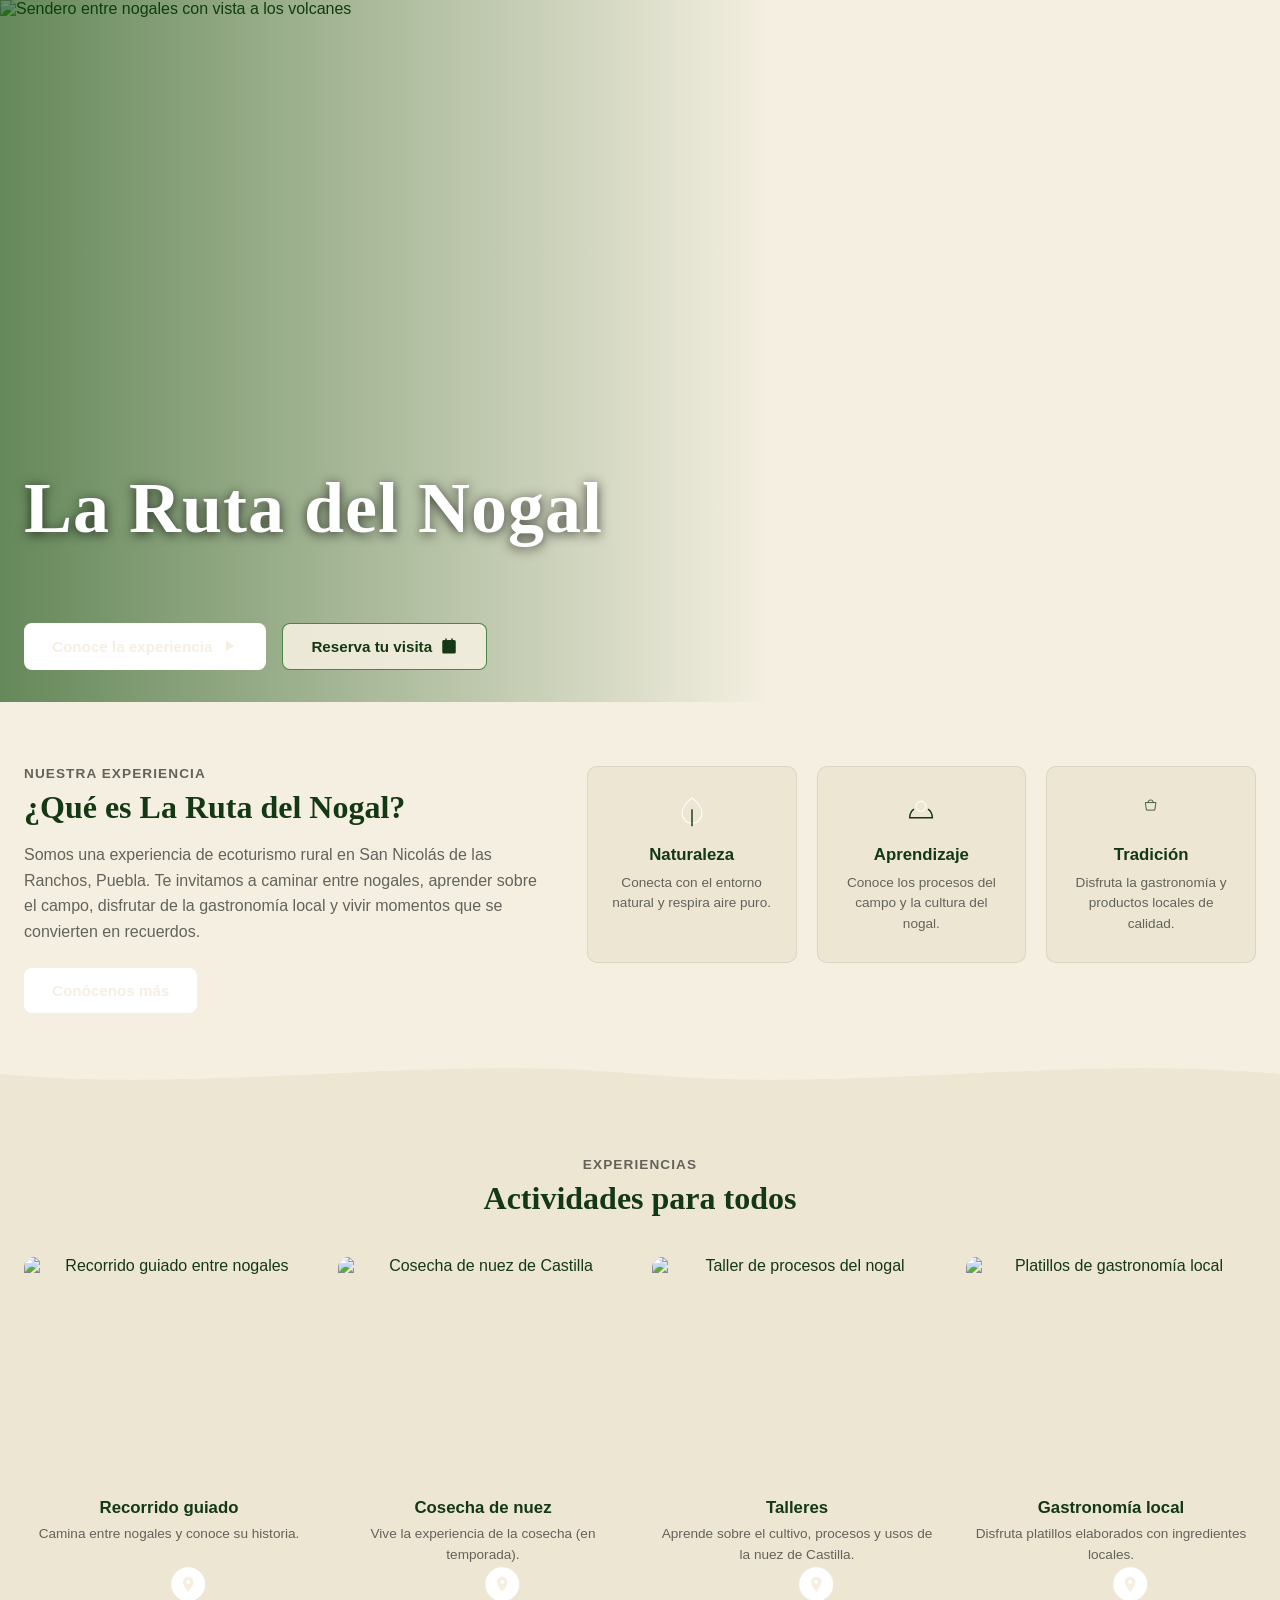
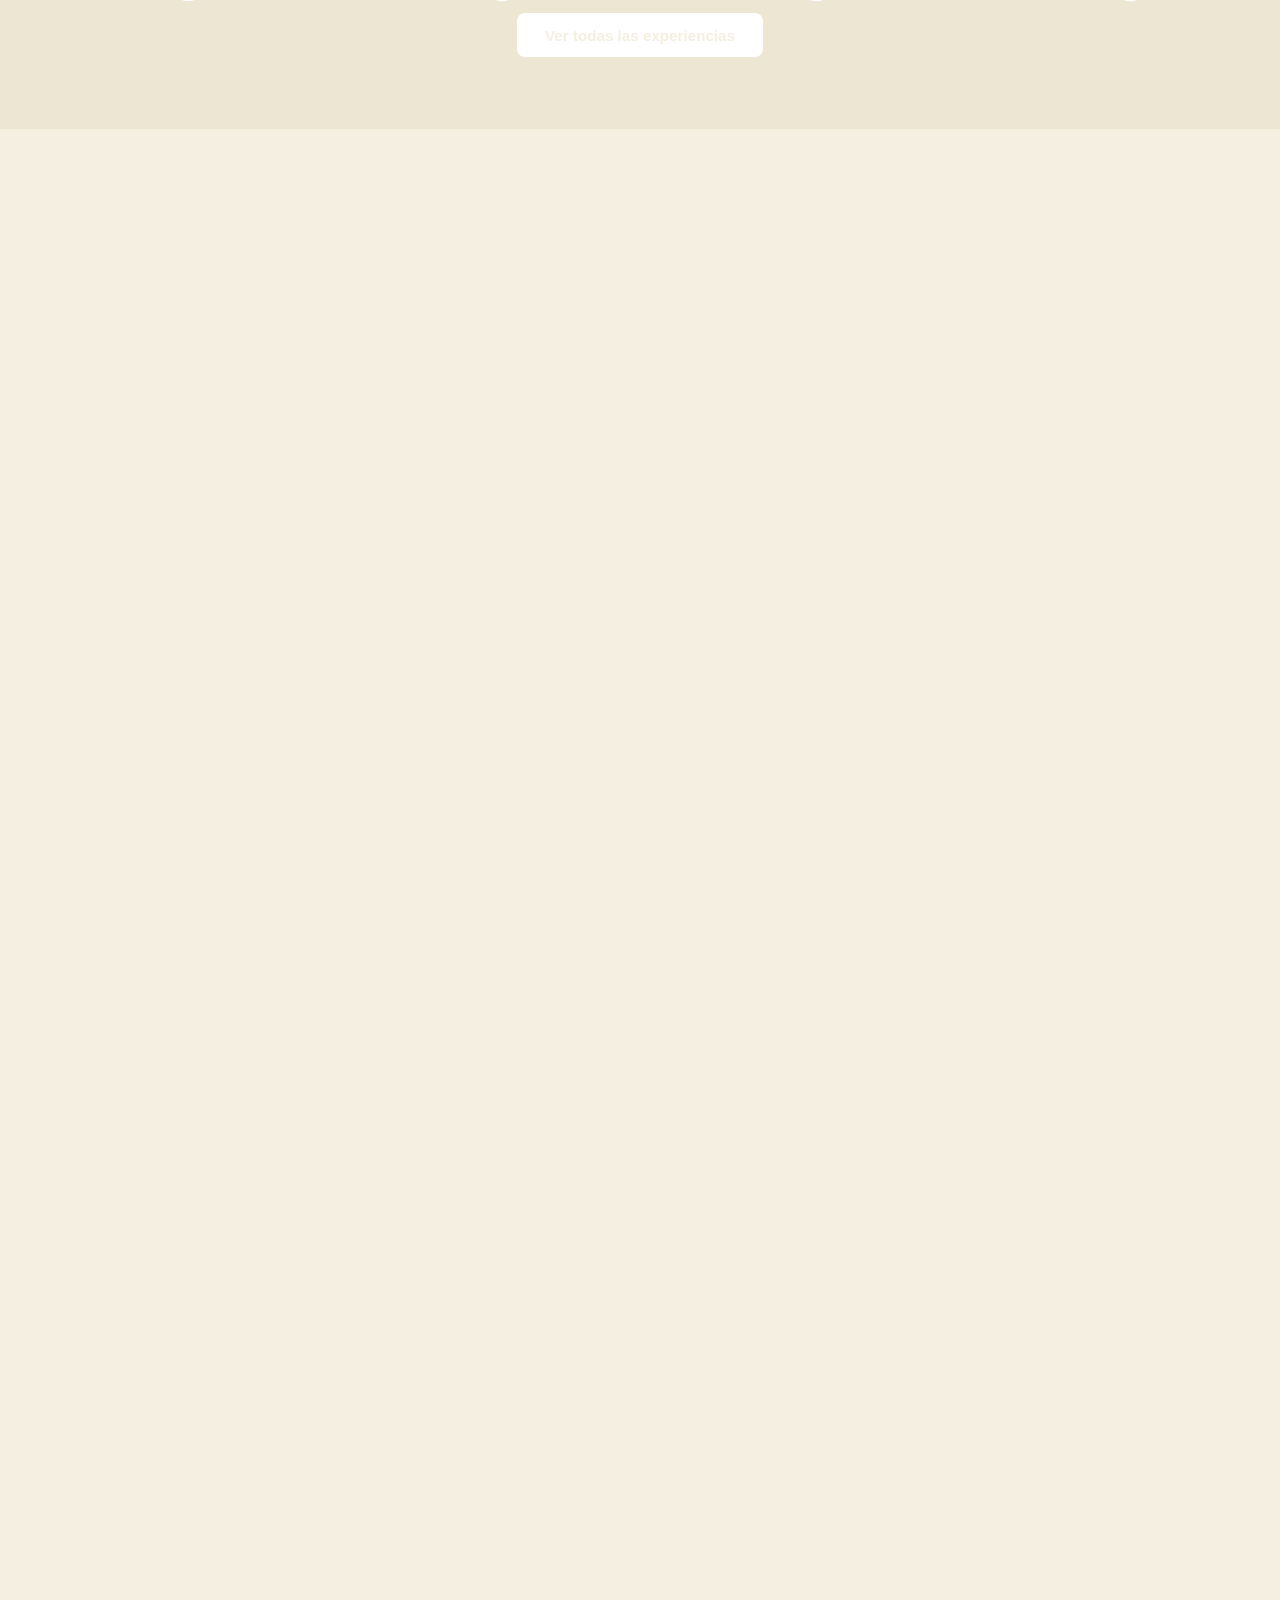
==== Index.html @ d56f39cf "Rename INDEX.html to Index.html" ====
<!DOCTYPE html>
<html lang="es">
<head>
  <meta charset="UTF-8">
  <meta name="viewport" content="width=device-width, initial-scale=1.0">
  <meta http-equiv="refresh" content="0; url=body.html">
  <title></title>
</head>
<body>
  <p>Abriendo la página principal...</p>
  <a href="body.html">Continuar</a>
</body>
</html>
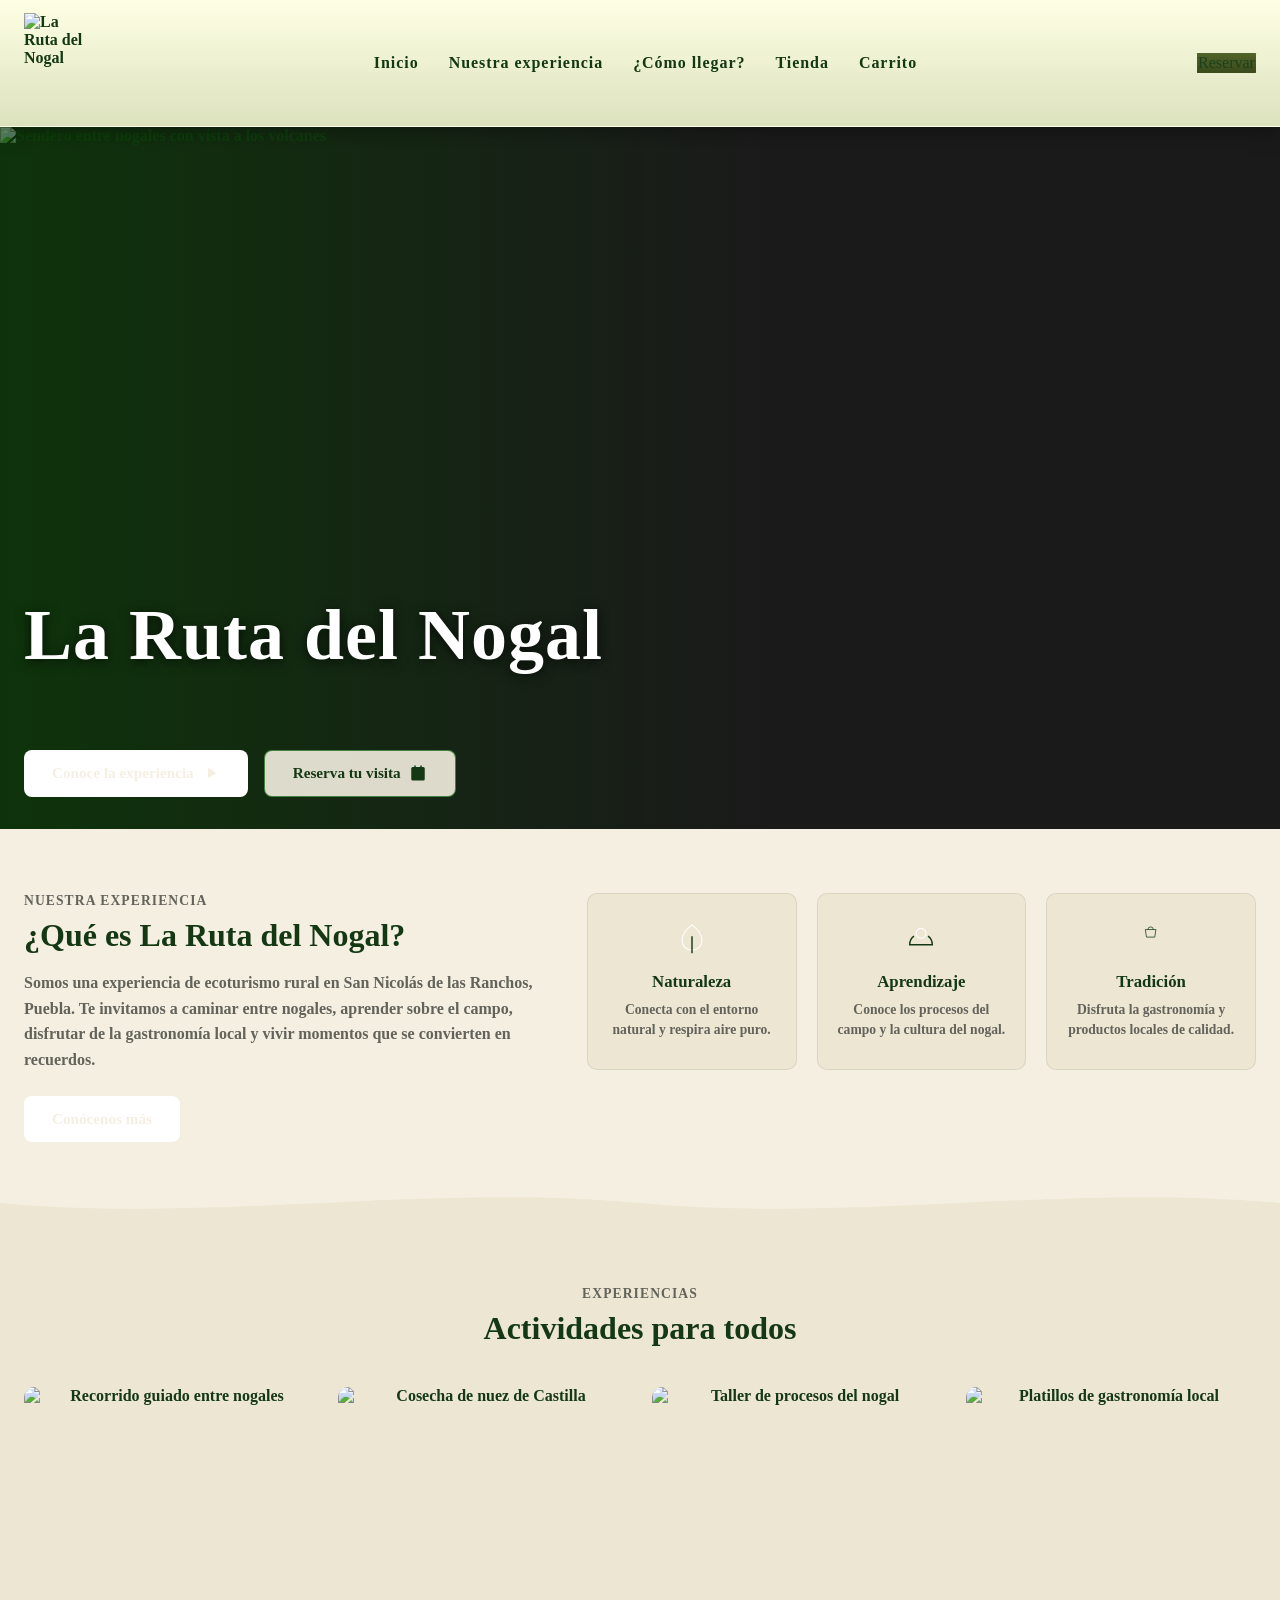
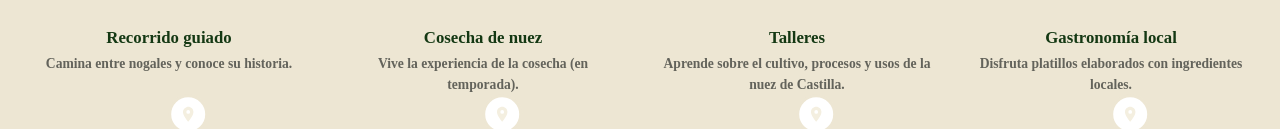
==== commit ac083ca1: "Merge branch 'main' of https://github.com/evrhclara/LaRutaDelNogal" ====
--- a/Index.html
+++ b/Index.html
@@ -4,8 +4,8 @@
   <meta charset="UTF-8">
   <meta name="viewport" content="width=device-width, initial-scale=1.0">
   <meta http-equiv="refresh" content="0; url=body.html">
-  <title></title>
-</head>
+  <title></title> 
+</head> 
 <body>
   <p>Abriendo la página principal...</p>
   <a href="body.html">Continuar</a>
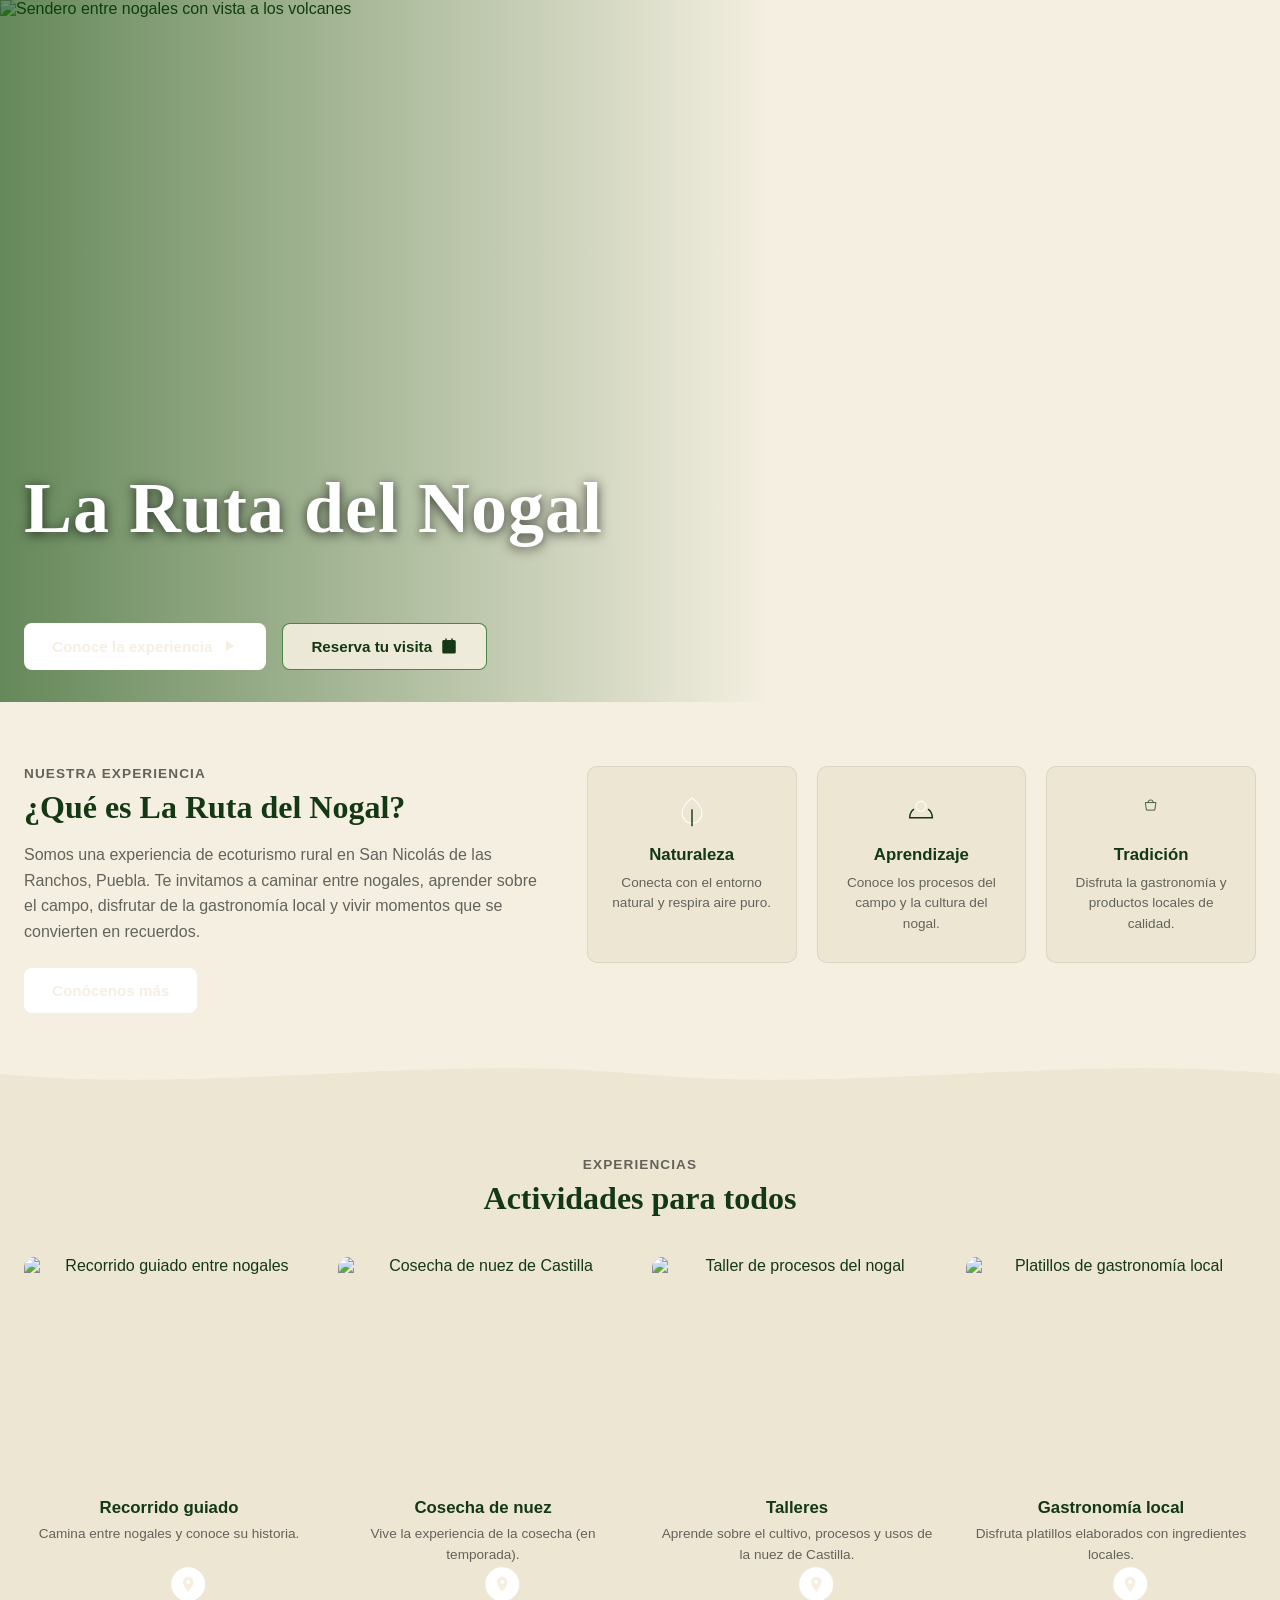
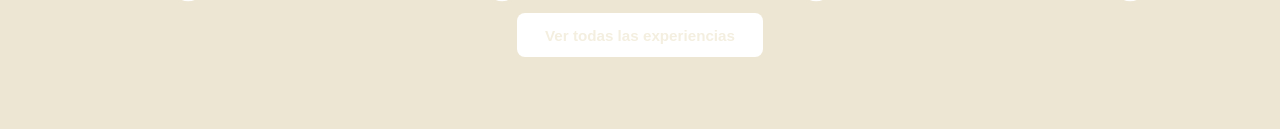
==== commit b7f0a305: "se creó el archivo Index.html y se agregaron cambios al mismo." ====
--- a/Index.html
+++ b/Index.html
@@ -4,7 +4,7 @@
   <meta charset="UTF-8">
   <meta name="viewport" content="width=device-width, initial-scale=1.0">
   <meta http-equiv="refresh" content="0; url=body.html">
-  <title></title> 
+  <title>La ruta del Nogal</title> 
 </head> 
 <body>
   <p>Abriendo la página principal...</p>
